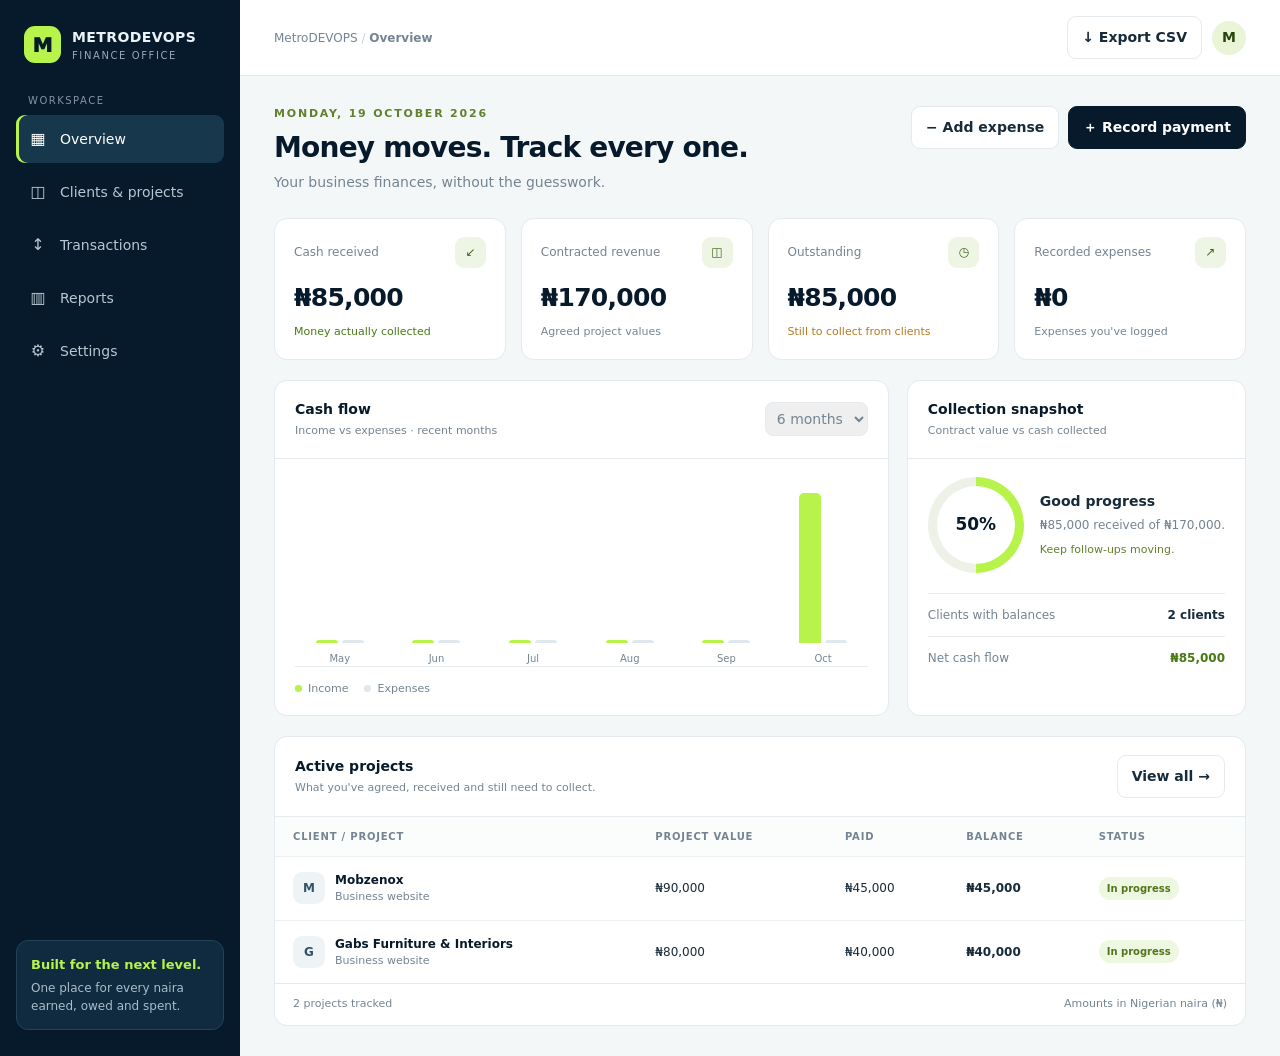
==== index.html @ eecfdbab "Build MetroDEVOPS Finance dashboard" ====
<!doctype html>
<html lang="en">
<head>
<meta charset="utf-8"><meta name="viewport" content="width=device-width,initial-scale=1">
<title>MetroDEVOPS Finance</title>
<style>
:root{--navy:#071a2b;--navy2:#102b40;--green:#b7f34a;--cyan:#00d9ff;--paper:#f4f7f8;--ink:#172b3b;--muted:#758492;--line:#e4eaee;--white:#fff;--red:#cf4d4d}*{box-sizing:border-box}body{margin:0;background:var(--paper);color:var(--ink);font:14px/1.5 Inter,ui-sans-serif,system-ui,-apple-system,Segoe UI,sans-serif}button,input,select,textarea{font:inherit}button{cursor:pointer}.app{display:grid;grid-template-columns:240px 1fr;min-height:100vh}.side{background:var(--navy);color:#eaf2f7;padding:26px 16px;display:flex;flex-direction:column;gap:30px}.brand{display:flex;gap:11px;align-items:center;padding:0 8px}.mark{width:37px;height:37px;border-radius:11px;background:var(--green);color:var(--navy);display:grid;place-items:center;font-weight:950;font-size:20px}.brand b{font-size:14px;letter-spacing:.4px}.brand small{display:block;color:#93a9b9;font-size:10px;letter-spacing:1.6px}.navlabel{font-size:10px;color:#8096a6;letter-spacing:1.5px;padding:0 12px;margin-bottom:7px}.nav{display:grid;gap:5px}.nav button{border:0;background:transparent;color:#b7c7d2;text-align:left;padding:12px;border-radius:9px;display:flex;gap:12px;align-items:center}.nav button.active,.nav button:hover{background:#17374d;color:white}.nav button.active{box-shadow:inset 3px 0 var(--green)}.nav .ico{width:20px;text-align:center;font-size:16px}.sidefoot{margin-top:auto;padding:14px;background:#102b40;border:1px solid #244358;border-radius:12px;font-size:12px;color:#a9bdca}.sidefoot strong{color:var(--green);display:block;font-size:13px;margin-bottom:4px}.main{min-width:0}.top{height:76px;background:white;border-bottom:1px solid var(--line);display:flex;align-items:center;justify-content:space-between;padding:0 34px}.crumb{color:var(--muted);font-size:12px}.topright{display:flex;gap:10px;align-items:center}.avatar{width:34px;height:34px;border-radius:50%;background:#eaf4d7;color:#28430d;display:grid;place-items:center;font-weight:800}.content{padding:30px 34px;max-width:1500px;margin:auto}.heading{display:flex;justify-content:space-between;align-items:flex-start;gap:16px;margin-bottom:25px}.eyebrow{font-size:11px;color:#62802e;font-weight:800;letter-spacing:1.8px;text-transform:uppercase}.heading h1{font-size:28px;letter-spacing:-.8px;margin:4px 0 3px;color:var(--navy)}.heading p{margin:0;color:var(--muted)}.btn{border:1px solid var(--line);background:white;padding:10px 14px;border-radius:9px;font-weight:700;color:var(--ink)}.btn.primary{background:var(--navy);border-color:var(--navy);color:white}.btn.lime{background:var(--green);border-color:var(--green);color:var(--navy)}.btn:hover{filter:brightness(.97)}.actions{display:flex;gap:9px;flex-wrap:wrap}.stats{display:grid;grid-template-columns:repeat(4,minmax(0,1fr));gap:15px;margin-bottom:20px}.stat{background:white;border:1px solid var(--line);border-radius:13px;padding:18px 19px;min-width:0}.stathead{display:flex;justify-content:space-between;align-items:center;color:var(--muted);font-size:12px;gap:8px}.staticon{width:31px;height:31px;border-radius:9px;display:grid;place-items:center;background:#eff5e5;color:#45651d}.stat strong{display:block;font-size:25px;letter-spacing:-.7px;color:var(--navy);margin:11px 0 4px;overflow-wrap:anywhere}.stat small{color:var(--muted);font-size:11px}.green{color:#477a14!important}.warn{color:#b7791f!important}.grid2{display:grid;grid-template-columns:minmax(0,1.45fr) minmax(280px,.8fr);gap:18px;margin-bottom:20px}.panel{background:white;border:1px solid var(--line);border-radius:13px;min-width:0}.panelhead{display:flex;justify-content:space-between;align-items:center;gap:12px;padding:18px 20px;border-bottom:1px solid var(--line)}.panelhead h2{font-size:14px;margin:0;color:var(--navy)}.panelhead p{font-size:11px;color:var(--muted);margin:3px 0 0}.panelbody{padding:18px 20px}.chart{height:190px;display:flex;align-items:flex-end;gap:13px;padding:14px 3px 0;border-bottom:1px solid var(--line)}.barcol{flex:1;display:flex;flex-direction:column;align-items:center;justify-content:flex-end;height:100%;gap:8px;min-width:0}.barpair{height:150px;display:flex;align-items:flex-end;gap:4px;width:100%;justify-content:center}.bar{width:min(22px,40%);border-radius:5px 5px 0 0;background:#dfe8ee;min-height:3px}.bar.income{background:var(--green)}.month{font-size:10px;color:var(--muted)}.legend{display:flex;gap:16px;font-size:11px;color:var(--muted);margin-top:14px}.dot{display:inline-block;width:7px;height:7px;border-radius:3px;margin-right:6px;background:var(--green)}.dot.exp{background:#dfe8ee}.goal{display:flex;align-items:center;gap:16px;margin-bottom:20px}.ring{width:96px;height:96px;flex-shrink:0;border-radius:50%;display:grid;place-items:center;background:conic-gradient(var(--green) 0deg,#edf1e8 0deg);position:relative}.ring:before{content:'';position:absolute;inset:9px;border-radius:50%;background:white}.ring span{position:relative;font-size:17px;font-weight:800;color:var(--navy)}.goaltext b{font-size:14px}.goaltext p{color:var(--muted);font-size:12px;margin:4px 0}.goaltext small{font-size:11px;color:#62802e}.minirow{display:flex;justify-content:space-between;border-top:1px solid var(--line);padding:12px 0;font-size:12px}.minirow span{color:var(--muted)}.tablewrap{overflow:auto}table{width:100%;border-collapse:collapse;white-space:nowrap}th{text-align:left;font-size:10px;letter-spacing:.8px;text-transform:uppercase;color:var(--muted);background:#fbfcfc;padding:12px 18px}td{padding:14px 18px;border-top:1px solid #edf0f2;font-size:12px}td strong{color:var(--navy)}.person{display:flex;align-items:center;gap:10px}.personicon{width:32px;height:32px;border-radius:9px;background:#eef3f6;display:grid;place-items:center;font-weight:800;color:#34536a}.pill{display:inline-flex;padding:4px 8px;border-radius:20px;font-size:10px;font-weight:800;background:#eef7df;color:#52751d}.pill.pending{background:#fff2dc;color:#9c6717}.pill.done{background:#e5f7ee;color:#21734a}.money{font-weight:800}.tablefoot{padding:12px 18px;border-top:1px solid var(--line);display:flex;justify-content:space-between;color:var(--muted);font-size:11px}.page{display:none}.page.active{display:block}.toolbar{display:flex;gap:10px;flex-wrap:wrap;margin-bottom:16px}.toolbar input,.toolbar select{border:1px solid var(--line);background:white;padding:10px 12px;border-radius:9px;color:var(--ink)}.toolbar input{min-width:220px;flex:1}.empty{text-align:center;color:var(--muted);padding:35px}.empty b{display:block;color:var(--navy);margin-bottom:5px}.modalback{position:fixed;inset:0;background:#071a2b99;display:none;align-items:center;justify-content:center;padding:20px;z-index:5}.modalback.show{display:flex}.modal{background:white;border-radius:16px;padding:24px;width:min(540px,100%);max-height:90vh;overflow:auto;box-shadow:0 24px 80px #071a2b33}.modalhead{display:flex;justify-content:space-between;align-items:center;margin-bottom:18px}.modalhead h2{margin:0;font-size:19px;color:var(--navy)}.close{border:0;background:#f0f3f5;border-radius:8px;width:32px;height:32px}.formgrid{display:grid;grid-template-columns:1fr 1fr;gap:13px}.field{display:grid;gap:6px}.field.full{grid-column:1/-1}.field label{font-size:11px;font-weight:800;color:#536574}.field input,.field select,.field textarea{width:100%;border:1px solid #dce4e9;padding:11px;border-radius:8px;background:white;min-width:0}.field textarea{min-height:76px;resize:vertical}.formactions{display:flex;justify-content:flex-end;gap:9px;margin-top:20px}.notice{background:#f2f8e8;border:1px solid #e1edcf;border-radius:10px;padding:12px 14px;font-size:12px;color:#4e6828;margin-bottom:18px}.settingsbox{max-width:620px}.toast{position:fixed;right:22px;bottom:22px;background:var(--navy);color:white;padding:13px 18px;border-radius:10px;box-shadow:0 10px 40px #071a2b33;display:none;z-index:8}.toast.show{display:block}.hamb{display:none}@media(max-width:1050px){.stats{grid-template-columns:repeat(2,minmax(0,1fr))}.grid2{grid-template-columns:1fr}.content{padding:24px}.top{padding:0 24px}}@media(max-width:700px){.app{grid-template-columns:1fr}.side{display:none}.top{height:64px;padding:0 16px}.content{padding:20px 14px}.heading{flex-direction:column}.heading h1{font-size:24px}.stats{gap:9px}.stat{padding:13px}.stat strong{font-size:21px}.stathead{font-size:11px}.staticon{width:26px;height:26px}.panelhead,.panelbody{padding:15px}.formgrid{grid-template-columns:1fr}.field.full{grid-column:auto}.topright .btn{padding:8px}.crumb{display:none}}
</style>
</head>
<body>
<div class="app">
<aside class="side"><div class="brand"><div class="mark">M</div><div><b>METRODEVOPS</b><small>FINANCE OFFICE</small></div></div>
<div><div class="navlabel">WORKSPACE</div><nav class="nav">
<button class="active" data-page="overview"><span class="ico">▦</span>Overview</button><button data-page="projects"><span class="ico">◫</span>Clients & projects</button><button data-page="transactions"><span class="ico">↕</span>Transactions</button><button data-page="reports"><span class="ico">▥</span>Reports</button><button data-page="settings"><span class="ico">⚙</span>Settings</button></nav></div>
<div class="sidefoot"><strong>Built for the next level.</strong>One place for every naira earned, owed and spent.</div></aside>
<main class="main"><header class="top"><div class="crumb">MetroDEVOPS <span style="color:#c5cfd5">/</span> <b id="crumb">Overview</b></div><div class="topright"><button class="btn" id="exportTop">↓ Export CSV</button><div class="avatar">M</div></div></header>
<div class="content">
<section class="page active" id="page-overview"><div class="heading"><div><div class="eyebrow">MONDAY, 19 OCTOBER 2026</div><h1>Money moves. Track every one.</h1><p>Your business finances, without the guesswork.</p></div><div class="actions"><button class="btn" id="expenseQuick">− Add expense</button><button class="btn primary" id="incomeQuick">＋ Record payment</button></div></div>
<div class="stats"><div class="stat"><div class="stathead">Cash received <span class="staticon">↙</span></div><strong id="cash">₦85,000</strong><small class="green">Money actually collected</small></div><div class="stat"><div class="stathead">Contracted revenue <span class="staticon">◫</span></div><strong id="contracted">₦170,000</strong><small>Agreed project values</small></div><div class="stat"><div class="stathead">Outstanding <span class="staticon">◷</span></div><strong id="outstanding">₦85,000</strong><small class="warn">Still to collect from clients</small></div><div class="stat"><div class="stathead">Recorded expenses <span class="staticon">↗</span></div><strong id="expenses">₦0</strong><small>Expenses you've logged</small></div></div>
<div class="grid2"><div class="panel"><div class="panelhead"><div><h2>Cash flow</h2><p>Income vs expenses · recent months</p></div><select id="chartPeriod" aria-label="Chart period" style="border:1px solid var(--line);border-radius:8px;padding:7px;color:var(--muted)"><option value="6">6 months</option><option value="4">4 months</option></select></div><div class="panelbody"><div class="chart" id="chart"></div><div class="legend"><span><i class="dot"></i>Income</span><span><i class="dot exp"></i>Expenses</span></div></div></div>
<div class="panel"><div class="panelhead"><div><h2>Collection snapshot</h2><p>Contract value vs cash collected</p></div></div><div class="panelbody"><div class="goal"><div class="ring" id="ring"><span id="ringPct">50%</span></div><div class="goaltext"><b id="goalTitle">Halfway collected</b><p id="goalDesc">₦85,000 received of ₦170,000 agreed.</p><small>Keep follow-ups moving.</small></div></div><div class="minirow"><span>Clients with balances</span><b id="balanceClients">2 clients</b></div><div class="minirow"><span>Net cash flow</span><b id="netcash" class="green">₦85,000</b></div></div></div></div>
<div class="panel"><div class="panelhead"><div><h2>Active projects</h2><p>What you've agreed, received and still need to collect.</p></div><button class="btn" data-goto="projects">View all →</button></div><div class="tablewrap"><table><thead><tr><th>Client / project</th><th>Project value</th><th>Paid</th><th>Balance</th><th>Status</th></tr></thead><tbody id="projectRows"></tbody></table></div><div class="tablefoot"><span id="projectFoot">2 projects tracked</span><span>Amounts in Nigerian naira (₦)</span></div></div>
</section>
<section class="page" id="page-projects"><div class="heading"><div><div class="eyebrow">CLIENT MANAGEMENT</div><h1>Clients & projects</h1><p>Keep project values, deposits and balances in one place.</p></div><button class="btn primary" id="addProject">＋ Add project</button></div><div class="notice">Project value is not the same as cash received. Balances are calculated automatically from each project's recorded payments.</div><div class="toolbar"><input id="projectSearch" placeholder="Search clients or projects…"><select id="projectFilter"><option value="all">All statuses</option><option value="In progress">In progress</option><option value="Completed">Completed</option><option value="Quoted">Quoted</option></select></div><div class="panel"><div class="tablewrap"><table><thead><tr><th>Client / project</th><th>Project value</th><th>Paid</th><th>Balance</th><th>Due date</th><th>Status</th><th></th></tr></thead><tbody id="allProjectRows"></tbody></table></div></div></section>
<section class="page" id="page-transactions"><div class="heading"><div><div class="eyebrow">CASH LEDGER</div><h1>Transactions</h1><p>A clear record of income and spending.</p></div><div class="actions"><button class="btn" id="addExpense">− Add expense</button><button class="btn primary" id="addIncome">＋ Record income</button></div></div><div class="toolbar"><input id="txSearch" placeholder="Search description, client or category…"><select id="txType"><option value="all">All transactions</option><option value="income">Income</option><option value="expense">Expenses</option></select></div><div class="panel"><div class="tablewrap"><table><thead><tr><th>Date</th><th>Description</th><th>Category</th><th>Type</th><th>Amount</th><th></th></tr></thead><tbody id="txRows"></tbody></table></div><div class="tablefoot"><span id="txFoot">Transactions recorded</span><span>Stored in this browser</span></div></div></section>
<section class="page" id="page-reports"><div class="heading"><div><div class="eyebrow">BUSINESS PERFORMANCE</div><h1>Reports</h1><p>Know what came in, what went out and what is still owed.</p></div><button class="btn primary" id="exportReport">↓ Export report CSV</button></div><div class="stats"><div class="stat"><div class="stathead">Total income</div><strong id="reportIncome">₦85,000</strong><small>Recorded receipts</small></div><div class="stat"><div class="stathead">Total expenses</div><strong id="reportExpenses">₦0</strong><small>Recorded outgoings</small></div><div class="stat"><div class="stathead">Net cash flow</div><strong id="reportNet">₦85,000</strong><small>Income minus expenses</small></div><div class="stat"><div class="stathead">Receivables</div><strong id="reportReceivable">₦85,000</strong><small>Unpaid project balances</small></div></div><div class="panel"><div class="panelhead"><div><h2>Project receivables</h2><p>Expected balances are not counted as received income.</p></div></div><div class="tablewrap"><table><thead><tr><th>Client</th><th>Contracted</th><th>Collected</th><th>Receivable</th></tr></thead><tbody id="receivableRows"></tbody></table></div></div></section>
<section class="page" id="page-settings"><div class="heading"><div><div class="eyebrow">PREFERENCES</div><h1>Settings</h1><p>Configure your finance workspace.</p></div></div><div class="panel settingsbox"><div class="panelhead"><h2>Business profile</h2></div><div class="panelbody"><form id="settingsForm"><div class="formgrid"><div class="field full"><label>Business name</label><input id="businessName" value="MetroDEVOPS"></div><div class="field"><label>Currency</label><select disabled><option>Nigerian Naira (₦)</option></select></div><div class="field"><label>Month starts</label><select id="monthStart"><option value="1">1st of each month</option></select></div></div><div class="formactions"><button class="btn primary">Save settings</button></div></form><hr style="border:0;border-top:1px solid var(--line);margin:24px 0"><h3 style="font-size:14px">Your data</h3><p style="color:var(--muted);font-size:12px">This first version saves records in this browser only. Export CSV backups regularly. It is not yet synced across devices or protected by account login.</p><div class="actions"><button class="btn" id="backupBtn">Export all data</button><button class="btn" id="resetBtn" style="color:#b33">Reset sample data</button></div></div></div></section>
</div></main></div>
<div class="modalback" id="modal"><div class="modal"><div class="modalhead"><h2 id="modalTitle">Add project</h2><button class="close" id="closeModal">×</button></div><form id="modalForm"><div class="formgrid" id="modalFields"></div><div class="formactions"><button type="button" class="btn" id="cancelModal">Cancel</button><button class="btn primary" type="submit">Save record</button></div></form></div></div><div class="toast" id="toast"></div>
<script>
const KEY='metrodevops-finance-v1';const today='2026-10-19';const initial={business:'MetroDEVOPS',projects:[{id:1,client:'Mobzenox',name:'Business website',value:90000,status:'In progress',due:'',notes:'Deposit received: ₦45,000',created:today},{id:2,client:'Gabs Furniture & Interiors',name:'Business website',value:80000,status:'In progress',due:'',notes:'Deposit received: ₦40,000',created:today}],transactions:[{id:101,date:today,description:'Mobzenox — project deposit',category:'Client payment',type:'income',amount:45000,projectId:1},{id:102,date:today,description:'Gabs Furniture & Interiors — project deposit',category:'Client payment',type:'income',amount:40000,projectId:2}],nextId:200};
let db;try{db=JSON.parse(localStorage.getItem(KEY))||structuredClone(initial)}catch{db=structuredClone(initial)}
const money=n=>'₦'+Number(n||0).toLocaleString('en-NG',{maximumFractionDigits:0});const esc=s=>String(s??'').replace(/[&<>"']/g,c=>({'&':'&amp;','<':'&lt;','>':'&gt;','"':'&quot;',"'":'&#39;'}[c]));const balance=p=>Math.max(0,Number(p.value||0)-paid(p.id));const paid=id=>db.transactions.filter(t=>t.type==='income'&&Number(t.projectId)===Number(id)).reduce((s,t)=>s+Number(t.amount||0),0);const totalIncome=()=>db.transactions.filter(t=>t.type==='income').reduce((s,t)=>s+Number(t.amount||0),0);const totalExpenses=()=>db.transactions.filter(t=>t.type==='expense').reduce((s,t)=>s+Number(t.amount||0),0);const totalContract=()=>db.projects.reduce((s,p)=>s+Number(p.value||0),0);const totalBalance=()=>db.projects.reduce((s,p)=>s+balance(p),0);function save(){localStorage.setItem(KEY,JSON.stringify(db));render()}function toast(s){let t=document.getElementById('toast');t.textContent=s;t.classList.add('show');setTimeout(()=>t.classList.remove('show'),2300)}function dateLabel(d){if(!d)return'—';return new Date(d+'T12:00:00').toLocaleDateString('en-GB',{day:'numeric',month:'short',year:'numeric'})}
function statusPill(s){return '<span class="pill '+(s==='Completed'?'done':s==='Quoted'?'pending':'')+'">'+esc(s)+'</span>'}
function render(){let income=totalIncome(),expenses=totalExpenses(),contract=totalContract(),bal=totalBalance(),pct=contract?Math.round(income/contract*100):0;document.getElementById('cash').textContent=money(income);document.getElementById('contracted').textContent=money(contract);document.getElementById('outstanding').textContent=money(bal);document.getElementById('expenses').textContent=money(expenses);document.getElementById('netcash').textContent=money(income-expenses);document.getElementById('balanceClients').textContent=db.projects.filter(p=>balance(p)>0).length+' client'+(db.projects.filter(p=>balance(p)>0).length===1?'':'s');document.getElementById('ring').style.background='conic-gradient(var(--green) '+pct*3.6+'deg,#edf1e8 0deg)';document.getElementById('ringPct').textContent=pct+'%';document.getElementById('goalTitle').textContent=pct>=100?'Fully collected':pct>=50?'Good progress':'Collection progress';document.getElementById('goalDesc').textContent=money(income)+' received of '+money(contract)+'.';document.getElementById('reportIncome').textContent=money(income);document.getElementById('reportExpenses').textContent=money(expenses);document.getElementById('reportNet').textContent=money(income-expenses);document.getElementById('reportReceivable').textContent=money(bal);document.getElementById('projectFoot').textContent=db.projects.length+' project'+(db.projects.length===1?'':'s')+' tracked';renderProjects();renderTransactions();renderChart();document.getElementById('receivableRows').innerHTML=db.projects.filter(p=>balance(p)>0).map(p=>'<tr><td><strong>'+esc(p.client)+'</strong></td><td>'+money(p.value)+'</td><td>'+money(paid(p.id))+'</td><td class="money">'+money(balance(p))+'</td></tr>').join('')||'<tr><td colspan="4" class="empty">No outstanding balances.</td></tr>';document.getElementById('businessName').value=db.business||'MetroDEVOPS'}
function renderProjects(){let q=(document.getElementById('projectSearch')?.value||'').toLowerCase(),f=document.getElementById('projectFilter')?.value||'all';let list=db.projects.filter(p=>(p.client+' '+p.name).toLowerCase().includes(q)&&(f==='all'||p.status===f));const row=p=>'<tr><td><div class="person"><div class="personicon">'+esc(p.client.slice(0,1).toUpperCase())+'</div><div><strong>'+esc(p.client)+'</strong><div style="color:var(--muted);font-size:11px">'+esc(p.name)+'</div></div></div></td><td>'+money(p.value)+'</td><td>'+money(paid(p.id))+'</td><td class="money">'+money(balance(p))+'</td><td>'+dateLabel(p.due)+'</td><td>'+statusPill(p.status)+'</td><td><button class="btn" onclick="editProject('+p.id+')">Edit</button></td></tr>';document.getElementById('allProjectRows').innerHTML=list.map(row).join('')||'<tr><td colspan="7" class="empty"><b>No projects found</b>Add a client project to get started.</td></tr>';document.getElementById('projectRows').innerHTML=db.projects.slice(0,6).map(p=>'<tr><td><div class="person"><div class="personicon">'+esc(p.client.slice(0,1).toUpperCase())+'</div><div><strong>'+esc(p.client)+'</strong><div style="color:var(--muted);font-size:11px">'+esc(p.name)+'</div></div></div></td><td>'+money(p.value)+'</td><td>'+money(paid(p.id))+'</td><td class="money">'+money(balance(p))+'</td><td>'+statusPill(p.status)+'</td></tr>').join('')||'<tr><td colspan="5" class="empty">No projects yet.</td></tr>'}
function renderTransactions(){let q=(document.getElementById('txSearch')?.value||'').toLowerCase(),f=document.getElementById('txType')?.value||'all';let list=db.transactions.filter(t=>(t.description+' '+t.category).toLowerCase().includes(q)&&(f==='all'||t.type===f)).slice().sort((a,b)=>b.date.localeCompare(a.date));document.getElementById('txRows').innerHTML=list.map(t=>'<tr><td>'+dateLabel(t.date)+'</td><td><strong>'+esc(t.description)+'</strong></td><td>'+esc(t.category)+'</td><td><span class="pill '+(t.type==='expense'?'pending':'done')+'">'+(t.type==='income'?'Income':'Expense')+'</span></td><td class="money" style="color:'+(t.type==='income'?'#397914':'#b44')+'">'+(t.type==='income'?'+':'−')+money(t.amount)+'</td><td><button class="btn" onclick="deleteTx('+t.id+')">Delete</button></td></tr>').join('')||'<tr><td colspan="6" class="empty"><b>No transactions found</b>Record an income or expense to build your ledger.</td></tr>';document.getElementById('txFoot').textContent=list.length+' transaction'+(list.length===1?'':'s')}
function renderChart(){let months=Number(document.getElementById('chartPeriod')?.value||6),arr=[];for(let i=months-1;i>=0;i--){let d=new Date(2026,9-i,1),key=d.getFullYear()+'-'+String(d.getMonth()+1).padStart(2,'0');arr.push({key,label:d.toLocaleDateString('en',{month:'short'}),income:db.transactions.filter(t=>t.type==='income'&&t.date.startsWith(key)).reduce((s,t)=>s+Number(t.amount),0),expense:db.transactions.filter(t=>t.type==='expense'&&t.date.startsWith(key)).reduce((s,t)=>s+Number(t.amount),0)})}let max=Math.max(1,...arr.flatMap(x=>[x.income,x.expense]));document.getElementById('chart').innerHTML=arr.map(x=>'<div class="barcol"><div class="barpair"><div class="bar income" title="Income '+money(x.income)+'" style="height:'+Math.max(x.income?4:2,x.income/max*100)+'%"></div><div class="bar" title="Expenses '+money(x.expense)+'" style="height:'+Math.max(x.expense?4:2,x.expense/max*100)+'%"></div></div><span class="month">'+x.label+'</span></div>').join('')}
function go(page){document.querySelectorAll('.page').forEach(p=>p.classList.toggle('active',p.id==='page-'+page));document.querySelectorAll('.nav button').forEach(b=>b.classList.toggle('active',b.dataset.page===page));document.getElementById('crumb').textContent=({overview:'Overview',projects:'Clients & projects',transactions:'Transactions',reports:'Reports',settings:'Settings'})[page];if(innerWidth<700)window.scrollTo({top:0,behavior:'smooth'})}
document.querySelectorAll('.nav button').forEach(b=>b.onclick=()=>go(b.dataset.page));document.querySelectorAll('[data-goto]').forEach(b=>b.onclick=()=>go(b.dataset.goto));
const modal=document.getElementById('modal'),fields=document.getElementById('modalFields');let mode='',editing=null;
function field(name,label,type='text',value='',opts=[],required=true,full=false){let input=type==='select'?'<select name="'+name+'">'+opts.map(o=>'<option '+(o===value?'selected':'')+'>'+esc(o)+'</option>').join('')+'</select>':'<input name="'+name+'" type="'+type+'" value="'+esc(value)+'" '+(required?'required':'')+'>';return '<div class="field '+(full?'full':'')+'"><label>'+label+'</label>'+input+'</div>'}
function openModal(m,id=null){mode=m;editing=id;let p=id?db.projects.find(x=>x.id===id):{},t=id?db.transactions.find(x=>x.id===id):{};document.getElementById('modalTitle').textContent=m==='project'?(id?'Edit project':'Add client project'):m==='income'?'Record income':'Add expense';if(m==='project'){fields.innerHTML=field('client','Client / business', 'text',p?.client||'')+field('name','Project name','text',p?.name||'Website development')+field('value','Agreed project value (₦)','number',p?.value||'')+field('status','Status','select',p?.status||'In progress',['In progress','Quoted','Completed'])+field('due','Due date','date',p?.due||'',[],false)+field('notes','Notes','text',p?.notes||'',[],false,true)}else{fields.innerHTML=field('date','Transaction date','date',t?.date||today)+field('amount','Amount (₦)','number',t?.amount||'')+field('description','Description','text',t?.description||'',[],true,true)+field('category','Category','select',t?.category||(m==='income'?'Client payment':'Operations'),m==='income'?['Client payment','Deposit','Final payment','Other income']:['Operations','Internet & data','Transport','Software','Marketing','Equipment','Other expense'])+(m==='income'?field('projectId','Link to project','select',t?.projectId?String(t.projectId):'None',['None',...db.projects.map(p=>String(p.id)+' — '+p.client)],false,true):'')}modal.classList.add('show')}
function closeModal(){modal.classList.remove('show')}document.getElementById('closeModal').onclick=closeModal;document.getElementById('cancelModal').onclick=closeModal;modal.onclick=e=>{if(e.target===modal)closeModal()};document.getElementById('addProject').onclick=()=>openModal('project');document.getElementById('addIncome').onclick=()=>openModal('income');document.getElementById('addExpense').onclick=()=>openModal('expense');document.getElementById('incomeQuick').onclick=()=>openModal('income');document.getElementById('expenseQuick').onclick=()=>openModal('expense');window.editProject=id=>openModal('project',id);window.deleteTx=id=>{if(confirm('Delete this transaction? Project balances will update.')){db.transactions=db.transactions.filter(t=>t.id!==id);save();toast('Transaction deleted')}};document.getElementById('modalForm').onsubmit=e=>{e.preventDefault();let d=Object.fromEntries(new FormData(e.target));if(mode==='project'){let obj={id:editing||db.nextId++,client:d.client.trim(),name:d.name.trim(),value:Number(d.value),status:d.status,due:d.due,notes:d.notes,created:today};if(editing)db.projects=db.projects.map(p=>p.id===editing?obj:p);else db.projects.push(obj);toast(editing?'Project updated':'Project added')}else{let projectId=null;if(d.projectId&&d.projectId!=='None')projectId=Number(d.projectId.split(' — ')[0]);db.transactions.push({id:db.nextId++,date:d.date,amount:Number(d.amount),description:d.description.trim(),category:d.category,type:mode,projectId});toast(mode==='income'?'Payment recorded':'Expense recorded')}closeModal();save()};
['projectSearch','projectFilter','txSearch','txType','chartPeriod'].forEach(id=>document.getElementById(id).addEventListener('input',()=>{if(id.startsWith('project'))renderProjects();if(id.startsWith('tx'))renderTransactions();if(id==='chartPeriod')renderChart()}));
function csvCell(v){return '"'+String(v??'').replace(/"/g,'""')+'"'}function download(name,rows){let csv=rows.map(r=>r.map(csvCell).join(',')).join('\r\n'),a=document.createElement('a');a.href=URL.createObjectURL(new Blob(['\ufeff'+csv],{type:'text/csv;charset=utf-8;'}));a.download=name;a.click();URL.revokeObjectURL(a.href);toast('CSV exported')}
function exportAll(){download('metrodevops-finance-transactions.csv',[['Date','Description','Category','Type','Amount (NGN)','Project'],...db.transactions.map(t=>[t.date,t.description,t.category,t.type,t.amount,db.projects.find(p=>p.id===Number(t.projectId))?.client||''])])}document.getElementById('exportTop').onclick=exportAll;document.getElementById('exportReport').onclick=()=>download('metrodevops-finance-report.csv',[['Client','Project','Contracted (NGN)','Collected (NGN)','Outstanding (NGN)','Status'],...db.projects.map(p=>[p.client,p.name,p.value,paid(p.id),balance(p),p.status]),[],['Total income',totalIncome()],['Total expenses',totalExpenses()],['Net cash flow',totalIncome()-totalExpenses()]]);document.getElementById('backupBtn').onclick=()=>download('metrodevops-finance-backup.csv',[['Record type','Data'],['Settings',JSON.stringify({business:db.business})],...db.projects.map(p=>['Project',JSON.stringify(p)]),...db.transactions.map(t=>['Transaction',JSON.stringify(t)])]);document.getElementById('settingsForm').onsubmit=e=>{e.preventDefault();db.business=document.getElementById('businessName').value.trim()||'MetroDEVOPS';save();toast('Settings saved')};document.getElementById('resetBtn').onclick=()=>{if(confirm('Reset all records to the original Mobzenox and Gabs sample data? This removes any changes in this browser.')){db=structuredClone(initial);save();toast('Sample data restored')}};render();
</script></body></html>
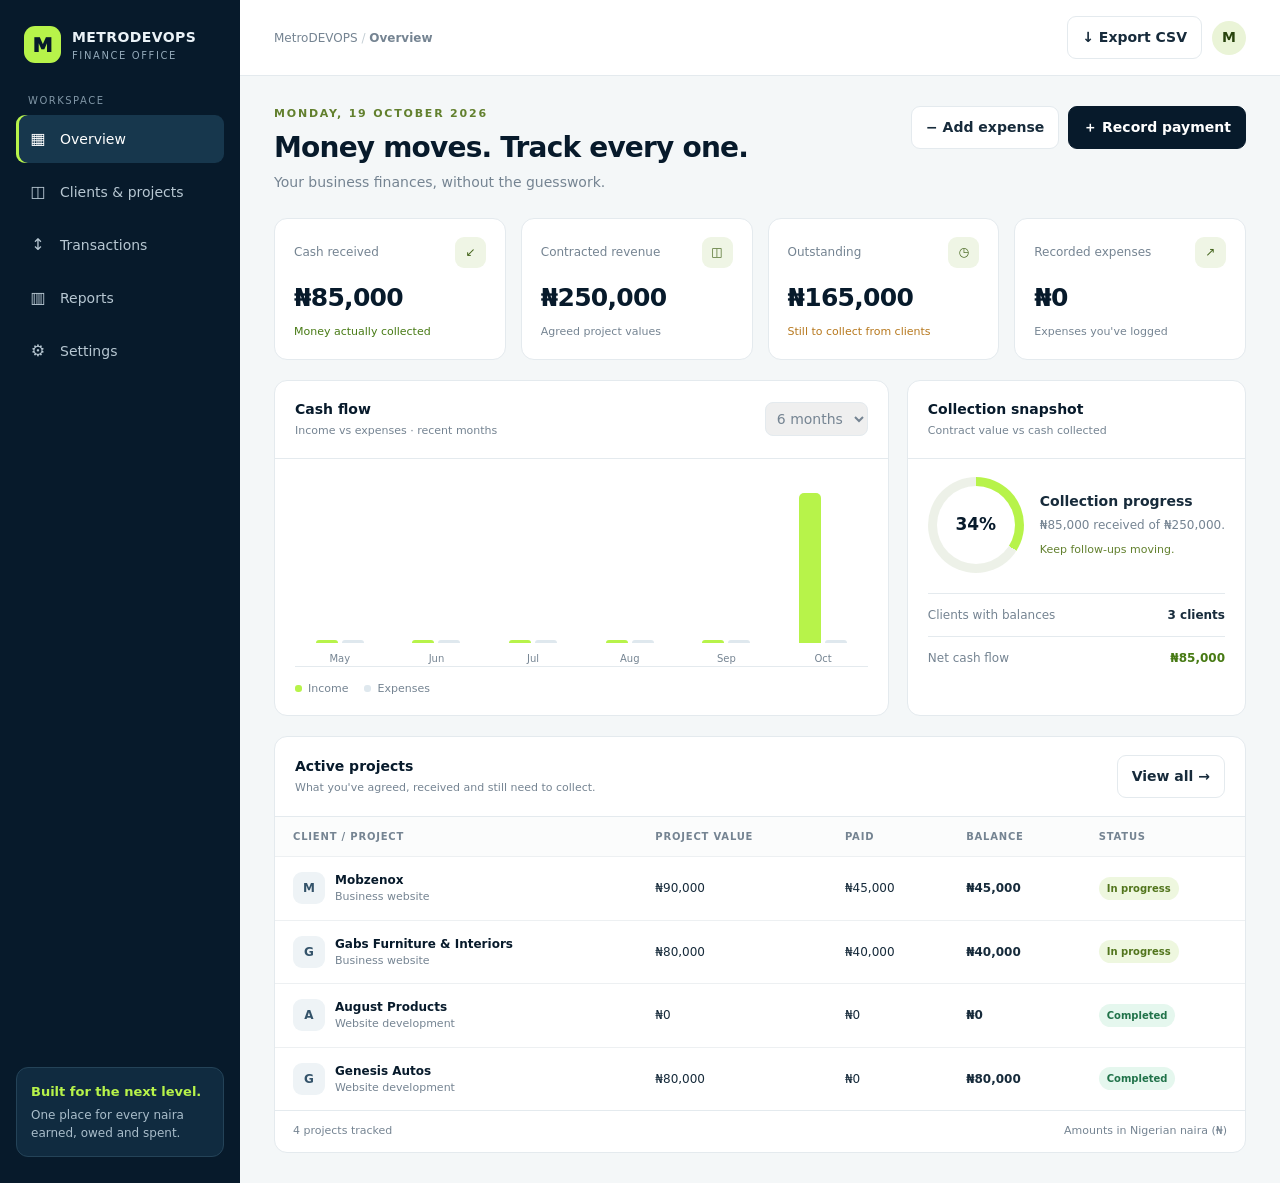
==== commit 2488a3ce: "Add August Products and Genesis Autos to finance dashboard" ====
--- a/index.html
+++ b/index.html
@@ -28,8 +28,12 @@
 </div></main></div>
 <div class="modalback" id="modal"><div class="modal"><div class="modalhead"><h2 id="modalTitle">Add project</h2><button class="close" id="closeModal">×</button></div><form id="modalForm"><div class="formgrid" id="modalFields"></div><div class="formactions"><button type="button" class="btn" id="cancelModal">Cancel</button><button class="btn primary" type="submit">Save record</button></div></form></div></div><div class="toast" id="toast"></div>
 <script>
-const KEY='metrodevops-finance-v1';const today='2026-10-19';const initial={business:'MetroDEVOPS',projects:[{id:1,client:'Mobzenox',name:'Business website',value:90000,status:'In progress',due:'',notes:'Deposit received: ₦45,000',created:today},{id:2,client:'Gabs Furniture & Interiors',name:'Business website',value:80000,status:'In progress',due:'',notes:'Deposit received: ₦40,000',created:today}],transactions:[{id:101,date:today,description:'Mobzenox — project deposit',category:'Client payment',type:'income',amount:45000,projectId:1},{id:102,date:today,description:'Gabs Furniture & Interiors — project deposit',category:'Client payment',type:'income',amount:40000,projectId:2}],nextId:200};
+const KEY='metrodevops-finance-v1';const today='2026-10-19';const initial={business:'MetroDEVOPS',projects:[{id:1,client:'Mobzenox',name:'Business website',value:90000,status:'In progress',due:'',notes:'Deposit received: ₦45,000',created:today},{id:2,client:'Gabs Furniture & Interiors',name:'Business website',value:80000,status:'In progress',due:'',notes:'Deposit received: ₦40,000',created:today},{id:3,client:'August Products',name:'Website development',value:0,status:'Completed',due:'',notes:'Completed at no charge (free project)',created:today},{id:4,client:'Genesis Autos',name:'Website development',value:80000,status:'Completed',due:'',notes:'Completed project. Payment receipt has not been confirmed in this ledger.',created:today}],transactions:[{id:101,date:today,description:'Mobzenox — project deposit',category:'Client payment',type:'income',amount:45000,projectId:1},{id:102,date:today,description:'Gabs Furniture & Interiors — project deposit',category:'Client payment',type:'income',amount:40000,projectId:2}],nextId:200};
 let db;try{db=JSON.parse(localStorage.getItem(KEY))||structuredClone(initial)}catch{db=structuredClone(initial)}
+// Add these existing client projects to saved browsers without overwriting the user's other finance records.
+if(!db.projects.some(p=>p.client.toLowerCase()==='august products'))db.projects.push({id:3,client:'August Products',name:'Website development',value:0,status:'Completed',due:'',notes:'Completed at no charge (free project)',created:today});
+if(!db.projects.some(p=>p.client.toLowerCase()==='genesis autos'))db.projects.push({id:4,client:'Genesis Autos',name:'Website development',value:80000,status:'Completed',due:'',notes:'Completed project. Payment receipt has not been confirmed in this ledger.',created:today});
+db.nextId=Math.max(Number(db.nextId||200),200,...db.projects.map(p=>Number(p.id||0)+1),...db.transactions.map(t=>Number(t.id||0)+1));
 const money=n=>'₦'+Number(n||0).toLocaleString('en-NG',{maximumFractionDigits:0});const esc=s=>String(s??'').replace(/[&<>"']/g,c=>({'&':'&amp;','<':'&lt;','>':'&gt;','"':'&quot;',"'":'&#39;'}[c]));const balance=p=>Math.max(0,Number(p.value||0)-paid(p.id));const paid=id=>db.transactions.filter(t=>t.type==='income'&&Number(t.projectId)===Number(id)).reduce((s,t)=>s+Number(t.amount||0),0);const totalIncome=()=>db.transactions.filter(t=>t.type==='income').reduce((s,t)=>s+Number(t.amount||0),0);const totalExpenses=()=>db.transactions.filter(t=>t.type==='expense').reduce((s,t)=>s+Number(t.amount||0),0);const totalContract=()=>db.projects.reduce((s,p)=>s+Number(p.value||0),0);const totalBalance=()=>db.projects.reduce((s,p)=>s+balance(p),0);function save(){localStorage.setItem(KEY,JSON.stringify(db));render()}function toast(s){let t=document.getElementById('toast');t.textContent=s;t.classList.add('show');setTimeout(()=>t.classList.remove('show'),2300)}function dateLabel(d){if(!d)return'—';return new Date(d+'T12:00:00').toLocaleDateString('en-GB',{day:'numeric',month:'short',year:'numeric'})}
 function statusPill(s){return '<span class="pill '+(s==='Completed'?'done':s==='Quoted'?'pending':'')+'">'+esc(s)+'</span>'}
 function render(){let income=totalIncome(),expenses=totalExpenses(),contract=totalContract(),bal=totalBalance(),pct=contract?Math.round(income/contract*100):0;document.getElementById('cash').textContent=money(income);document.getElementById('contracted').textContent=money(contract);document.getElementById('outstanding').textContent=money(bal);document.getElementById('expenses').textContent=money(expenses);document.getElementById('netcash').textContent=money(income-expenses);document.getElementById('balanceClients').textContent=db.projects.filter(p=>balance(p)>0).length+' client'+(db.projects.filter(p=>balance(p)>0).length===1?'':'s');document.getElementById('ring').style.background='conic-gradient(var(--green) '+pct*3.6+'deg,#edf1e8 0deg)';document.getElementById('ringPct').textContent=pct+'%';document.getElementById('goalTitle').textContent=pct>=100?'Fully collected':pct>=50?'Good progress':'Collection progress';document.getElementById('goalDesc').textContent=money(income)+' received of '+money(contract)+'.';document.getElementById('reportIncome').textContent=money(income);document.getElementById('reportExpenses').textContent=money(expenses);document.getElementById('reportNet').textContent=money(income-expenses);document.getElementById('reportReceivable').textContent=money(bal);document.getElementById('projectFoot').textContent=db.projects.length+' project'+(db.projects.length===1?'':'s')+' tracked';renderProjects();renderTransactions();renderChart();document.getElementById('receivableRows').innerHTML=db.projects.filter(p=>balance(p)>0).map(p=>'<tr><td><strong>'+esc(p.client)+'</strong></td><td>'+money(p.value)+'</td><td>'+money(paid(p.id))+'</td><td class="money">'+money(balance(p))+'</td></tr>').join('')||'<tr><td colspan="4" class="empty">No outstanding balances.</td></tr>';document.getElementById('businessName').value=db.business||'MetroDEVOPS'}
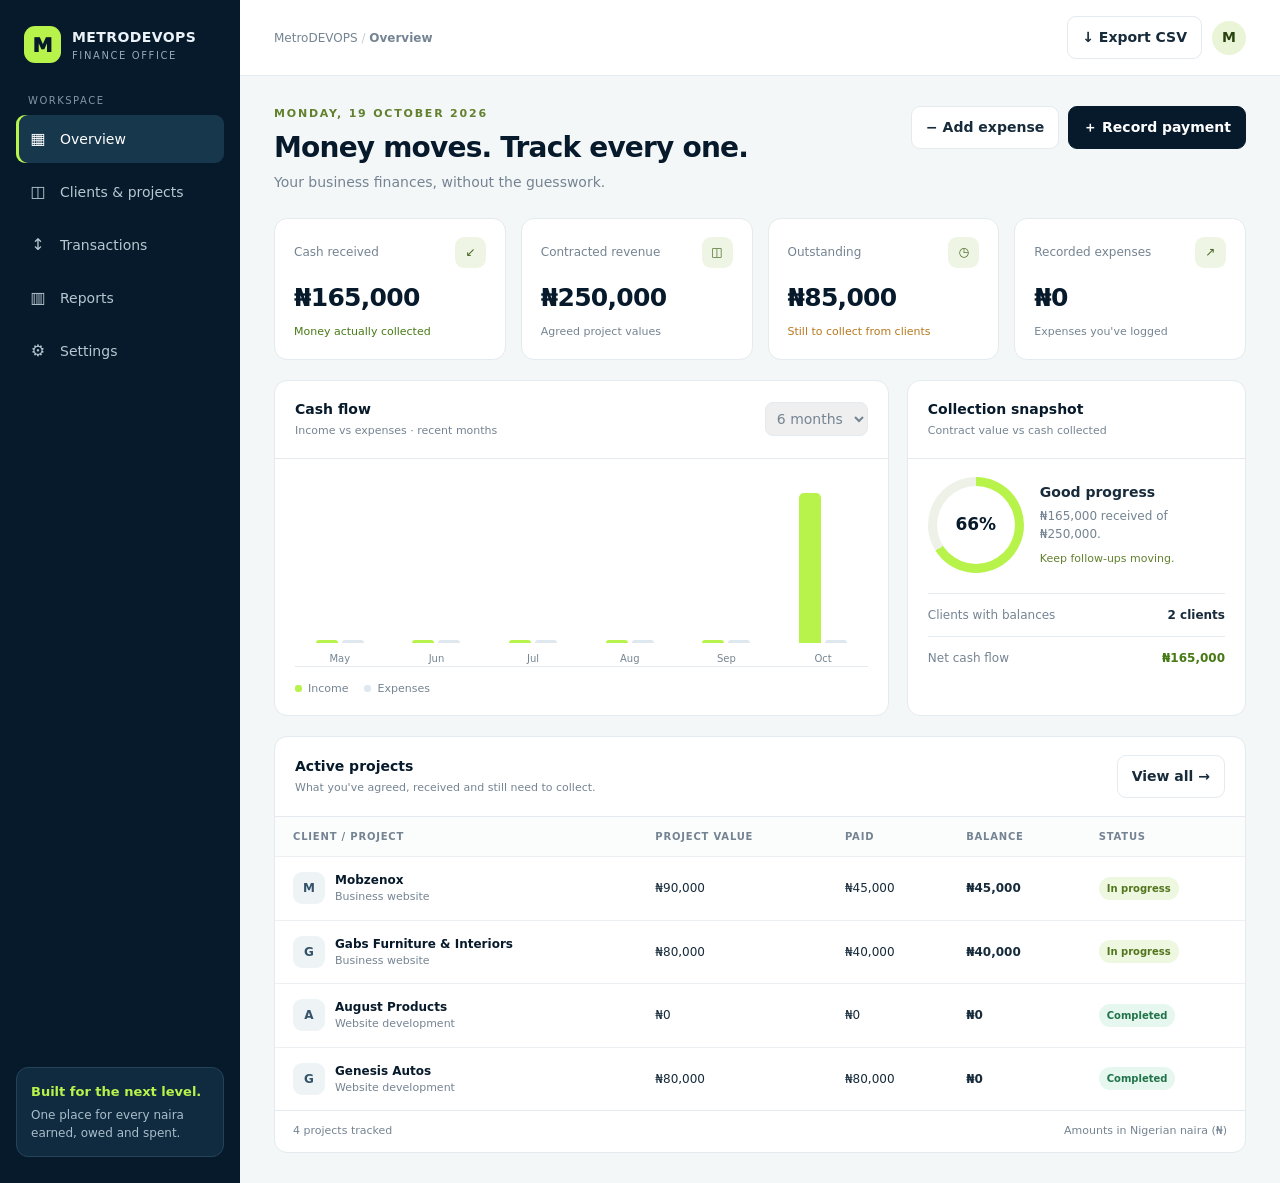
==== commit 54299d5b: "Record Genesis Autos paid in full" ====
--- a/index.html
+++ b/index.html
@@ -28,11 +28,12 @@
 </div></main></div>
 <div class="modalback" id="modal"><div class="modal"><div class="modalhead"><h2 id="modalTitle">Add project</h2><button class="close" id="closeModal">×</button></div><form id="modalForm"><div class="formgrid" id="modalFields"></div><div class="formactions"><button type="button" class="btn" id="cancelModal">Cancel</button><button class="btn primary" type="submit">Save record</button></div></form></div></div><div class="toast" id="toast"></div>
 <script>
-const KEY='metrodevops-finance-v1';const today='2026-10-19';const initial={business:'MetroDEVOPS',projects:[{id:1,client:'Mobzenox',name:'Business website',value:90000,status:'In progress',due:'',notes:'Deposit received: ₦45,000',created:today},{id:2,client:'Gabs Furniture & Interiors',name:'Business website',value:80000,status:'In progress',due:'',notes:'Deposit received: ₦40,000',created:today},{id:3,client:'August Products',name:'Website development',value:0,status:'Completed',due:'',notes:'Completed at no charge (free project)',created:today},{id:4,client:'Genesis Autos',name:'Website development',value:80000,status:'Completed',due:'',notes:'Completed project. Payment receipt has not been confirmed in this ledger.',created:today}],transactions:[{id:101,date:today,description:'Mobzenox — project deposit',category:'Client payment',type:'income',amount:45000,projectId:1},{id:102,date:today,description:'Gabs Furniture & Interiors — project deposit',category:'Client payment',type:'income',amount:40000,projectId:2}],nextId:200};
+const KEY='metrodevops-finance-v1';const today='2026-10-19';const initial={business:'MetroDEVOPS',projects:[{id:1,client:'Mobzenox',name:'Business website',value:90000,status:'In progress',due:'',notes:'Deposit received: ₦45,000',created:today},{id:2,client:'Gabs Furniture & Interiors',name:'Business website',value:80000,status:'In progress',due:'',notes:'Deposit received: ₦40,000',created:today},{id:3,client:'August Products',name:'Website development',value:0,status:'Completed',due:'',notes:'Completed at no charge (free project)',created:today},{id:4,client:'Genesis Autos',name:'Website development',value:80000,status:'Completed',due:'',notes:'Paid in full: ₦80,000 received. Completed project.',created:today}],transactions:[{id:101,date:today,description:'Mobzenox — project deposit',category:'Client payment',type:'income',amount:45000,projectId:1},{id:102,date:today,description:'Gabs Furniture & Interiors — project deposit',category:'Client payment',type:'income',amount:40000,projectId:2},{id:103,date:today,description:'Genesis Autos — final payment (paid in full)',category:'Final payment',type:'income',amount:80000,projectId:4}],nextId:200};
 let db;try{db=JSON.parse(localStorage.getItem(KEY))||structuredClone(initial)}catch{db=structuredClone(initial)}
-// Add these existing client projects to saved browsers without overwriting the user's other finance records.
+// Add these existing client projects and confirmed payment to saved browsers without overwriting the user's other finance records.
 if(!db.projects.some(p=>p.client.toLowerCase()==='august products'))db.projects.push({id:3,client:'August Products',name:'Website development',value:0,status:'Completed',due:'',notes:'Completed at no charge (free project)',created:today});
-if(!db.projects.some(p=>p.client.toLowerCase()==='genesis autos'))db.projects.push({id:4,client:'Genesis Autos',name:'Website development',value:80000,status:'Completed',due:'',notes:'Completed project. Payment receipt has not been confirmed in this ledger.',created:today});
+if(!db.projects.some(p=>p.client.toLowerCase()==='genesis autos'))db.projects.push({id:4,client:'Genesis Autos',name:'Website development',value:80000,status:'Completed',due:'',notes:'Paid in full: ₦80,000 received. Completed project.',created:today});
+const genesisProject=db.projects.find(p=>p.client.toLowerCase()==='genesis autos');if(genesisProject){genesisProject.status='Completed';genesisProject.notes='Paid in full: ₦80,000 received. Completed project.';if(!db.transactions.some(t=>t.type==='income'&&Number(t.projectId)===Number(genesisProject.id)&&Number(t.amount)===80000&&/genesis autos/i.test(t.description))){db.transactions.push({id:Math.max(103,...db.transactions.map(t=>Number(t.id||0)+1)),date:today,description:'Genesis Autos — final payment (paid in full)',category:'Final payment',type:'income',amount:80000,projectId:genesisProject.id});}}
 db.nextId=Math.max(Number(db.nextId||200),200,...db.projects.map(p=>Number(p.id||0)+1),...db.transactions.map(t=>Number(t.id||0)+1));
 const money=n=>'₦'+Number(n||0).toLocaleString('en-NG',{maximumFractionDigits:0});const esc=s=>String(s??'').replace(/[&<>"']/g,c=>({'&':'&amp;','<':'&lt;','>':'&gt;','"':'&quot;',"'":'&#39;'}[c]));const balance=p=>Math.max(0,Number(p.value||0)-paid(p.id));const paid=id=>db.transactions.filter(t=>t.type==='income'&&Number(t.projectId)===Number(id)).reduce((s,t)=>s+Number(t.amount||0),0);const totalIncome=()=>db.transactions.filter(t=>t.type==='income').reduce((s,t)=>s+Number(t.amount||0),0);const totalExpenses=()=>db.transactions.filter(t=>t.type==='expense').reduce((s,t)=>s+Number(t.amount||0),0);const totalContract=()=>db.projects.reduce((s,p)=>s+Number(p.value||0),0);const totalBalance=()=>db.projects.reduce((s,p)=>s+balance(p),0);function save(){localStorage.setItem(KEY,JSON.stringify(db));render()}function toast(s){let t=document.getElementById('toast');t.textContent=s;t.classList.add('show');setTimeout(()=>t.classList.remove('show'),2300)}function dateLabel(d){if(!d)return'—';return new Date(d+'T12:00:00').toLocaleDateString('en-GB',{day:'numeric',month:'short',year:'numeric'})}
 function statusPill(s){return '<span class="pill '+(s==='Completed'?'done':s==='Quoted'?'pending':'')+'">'+esc(s)+'</span>'}
